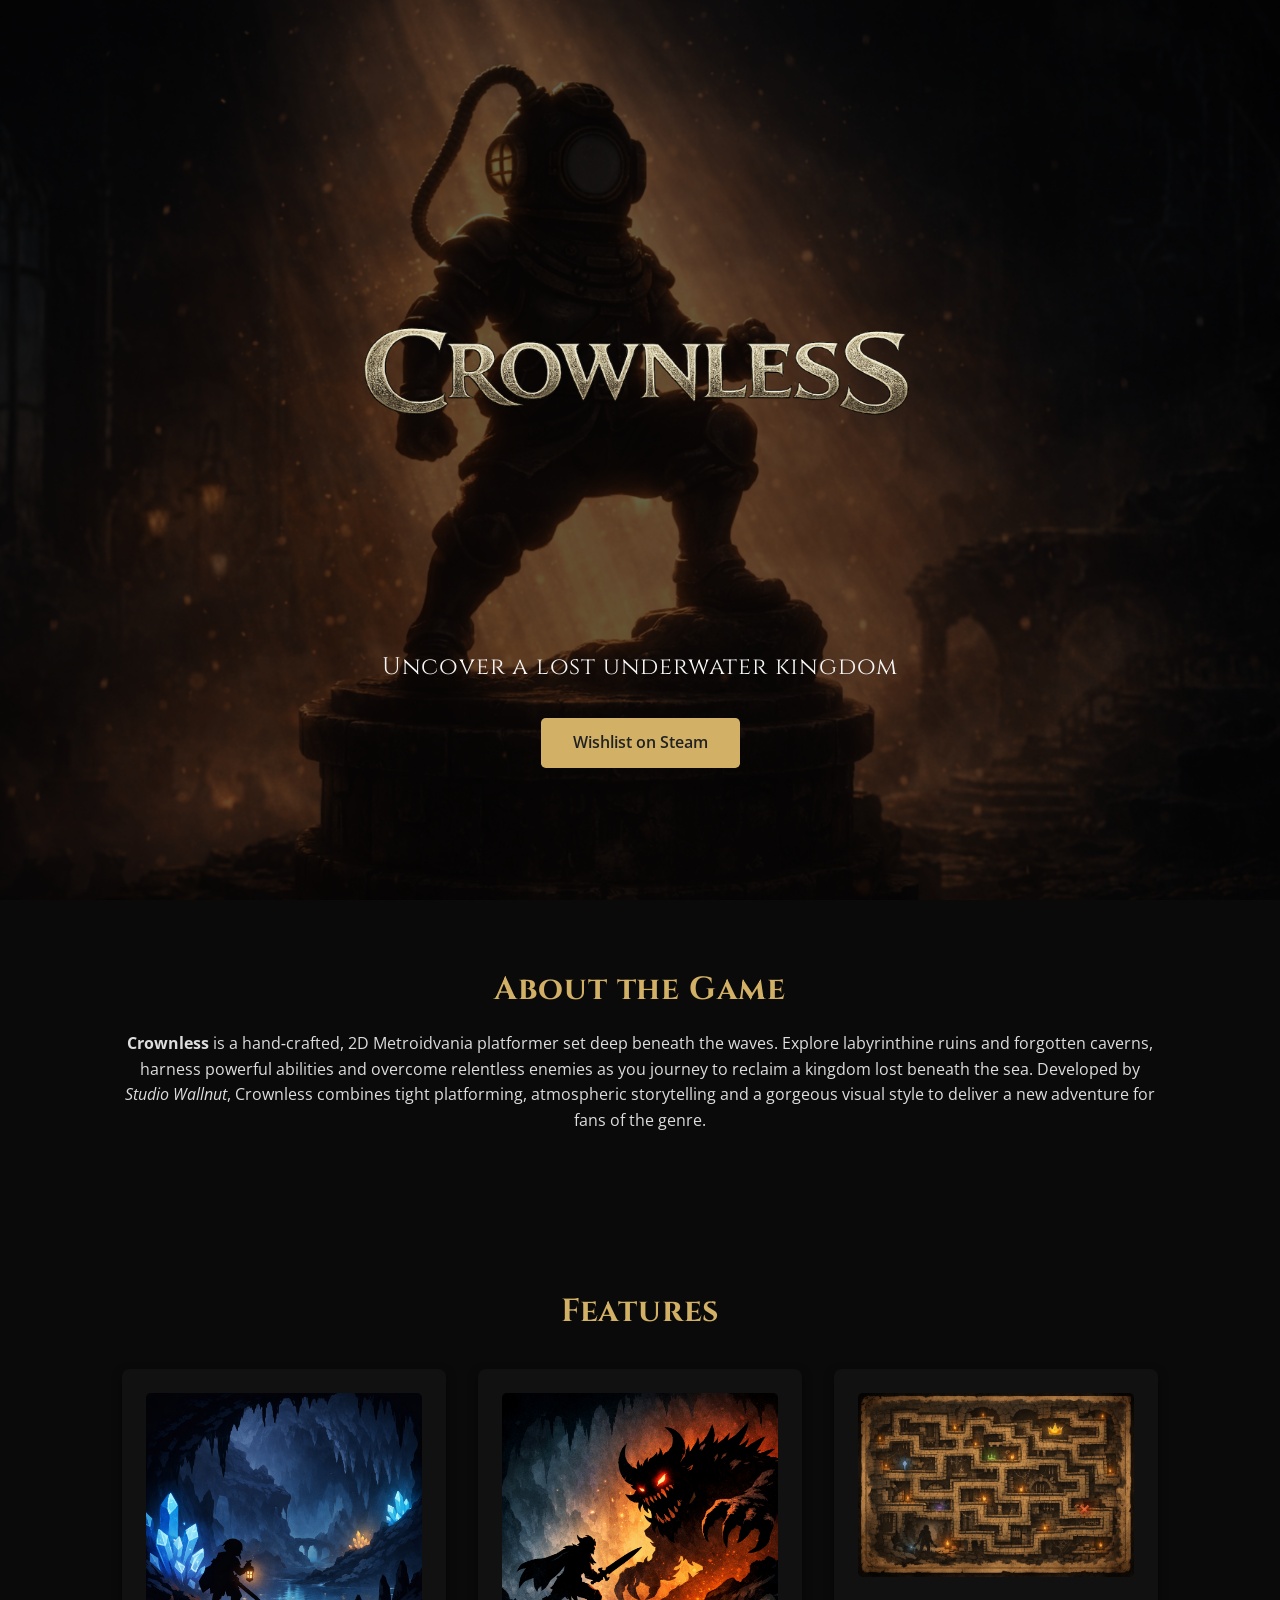
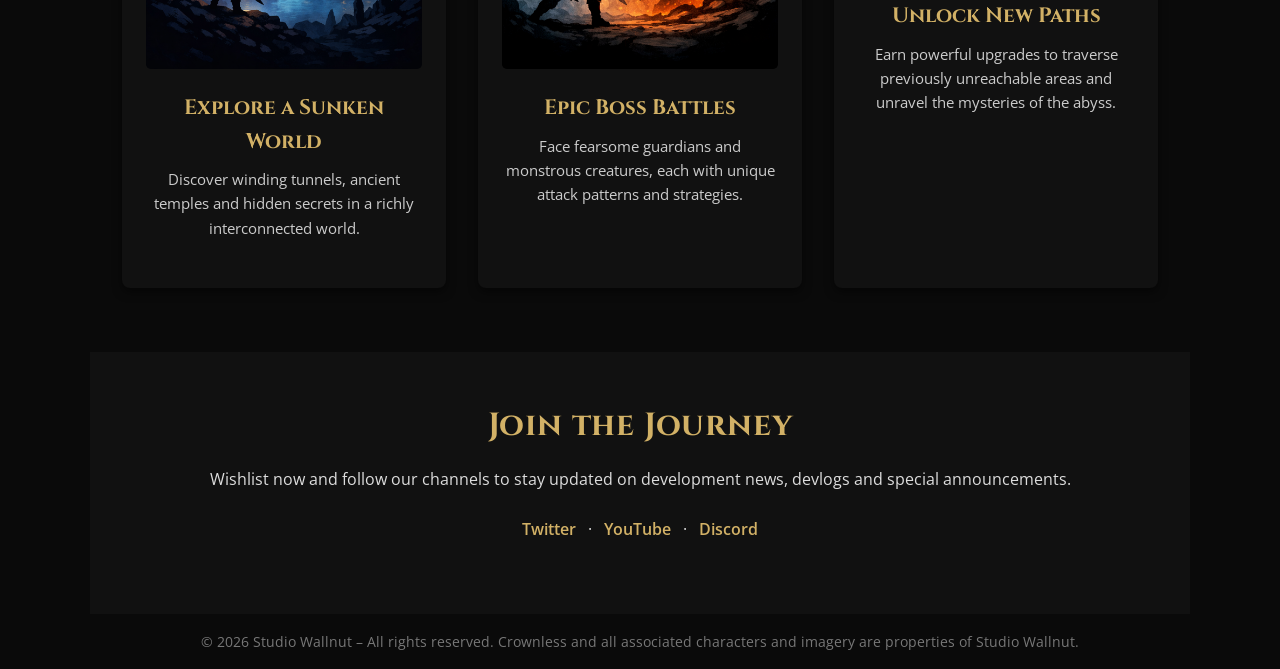
==== index.html @ 513bb255 "Add files via upload" ====
<!DOCTYPE html>
<html lang="en">
  <head>
    <meta charset="UTF-8" />
    <meta name="viewport" content="width=device-width, initial-scale=1.0" />
    <title>Crownless&nbsp;– 2D Metroidvania Platformer</title>
    <!-- Google Fonts for elegant typography -->
    <link
      rel="preconnect"
      href="https://fonts.googleapis.com"
    />
    <link
      rel="preconnect"
      href="https://fonts.gstatic.com"
      crossorigin
    />
    <link
      href="https://fonts.googleapis.com/css2?family=Cinzel:wght@700&family=Open+Sans:wght@300;400;600&display=swap"
      rel="stylesheet"
    />
    <!-- Main stylesheet -->
    <link rel="stylesheet" href="styles.css" />
  </head>
  <body>
    <!-- Hero section with background and logo -->
    <header class="hero">
      <div class="hero-content">
        <img
          src="assets/logo.png"
          alt="Crownless logo"
          class="logo"
        />
        <p class="tagline">Uncover a lost underwater kingdom</p>
        <a
          href="#"
          class="btn primary"
          title="Wishlist Crownless on Steam"
        >
          Wishlist on Steam
        </a>
      </div>
    </header>

    <!-- About section -->
    <section id="about">
      <h2>About the Game</h2>
      <p>
        <strong>Crownless</strong> is a hand‑crafted, 2D Metroidvania platformer set
        deep beneath the waves. Explore labyrinthine ruins and
        forgotten caverns, harness powerful abilities and overcome
        relentless enemies as you journey to reclaim a kingdom lost
        beneath the sea. Developed by <em>Studio&nbsp;Wallnut</em>, Crownless
        combines tight platforming, atmospheric storytelling and a
        gorgeous visual style to deliver a new adventure for fans of the
        genre.
      </p>
    </section>

    <!-- Features section -->
    <section id="features">
      <h2>Features</h2>
      <div class="feature-list">
        <div class="feature">
          <img
            src="assets/feature-explore.png"
            alt="Explore a sunken world"
          />
          <h3>Explore a Sunken World</h3>
          <p>
            Discover winding tunnels, ancient temples and hidden
            secrets in a richly interconnected world.
          </p>
        </div>
        <div class="feature">
          <img
            src="assets/feature-boss.png"
            alt="Epic boss battles"
          />
          <h3>Epic Boss Battles</h3>
          <p>
            Face fearsome guardians and monstrous creatures, each
            with unique attack patterns and strategies.
          </p>
        </div>
        <div class="feature">
          <img
            src="assets/feature-labyrinth.png"
            alt="Unlock new paths"
          />
          <h3>Unlock New Paths</h3>
          <p>
            Earn powerful upgrades to traverse previously unreachable
            areas and unravel the mysteries of the abyss.
          </p>
        </div>
      </div>
    </section>

    <!-- Call to action / social section -->
    <section id="cta">
      <h2>Join the Journey</h2>
      <p>
        Wishlist now and follow our channels to stay updated on
        development news, devlogs and special announcements.
      </p>
      <p class="social-links">
        <a href="#" title="Studio Wallnut on Twitter">Twitter</a> ·
        <a href="#" title="Studio Wallnut on YouTube">YouTube</a> ·
        <a href="#" title="Studio Wallnut on Discord">Discord</a>
      </p>
    </section>

    <!-- Footer -->
    <footer>
      <p>
        © 2026 Studio&nbsp;Wallnut – All rights reserved. Crownless and all
        associated characters and imagery are properties of Studio
        Wallnut.
      </p>
    </footer>
  </body>
</html>
---- styles.css ----
/*
 * Crownless game website styles
 *
 * This stylesheet defines a dark, moody aesthetic with warm accent colours
 * inspired by the game's logo. It sets up a responsive layout with
 * sections for the hero header, features and call‑to‑action.
 */

/* CSS reset and defaults */
* {
  box-sizing: border-box;
  margin: 0;
  padding: 0;
}

body {
  font-family: 'Open Sans', Arial, sans-serif;
  line-height: 1.6;
  color: #f5f5f5;
  background-color: #0a0a0a;
  overflow-x: hidden;
}

/* Colour palette */
:root {
  --primary-color: #d2b166; /* warm gold to reflect the game logo */
  --secondary-color: #92836e;
  --background-dark: #0a0a0a;
  --panel-dark: #111111;
}

/* Hero section */
.hero {
  position: relative;
  min-height: 100vh;
  display: flex;
  justify-content: center;
  align-items: center;
  text-align: center;
  /* Use the provided backdrop as the hero background */
  background-image: url('assets/hero-background.png');
  background-size: cover;
  background-position: center;
}

/* Dark overlay to ensure text contrasts on the background image */
.hero::before {
  content: '';
  position: absolute;
  top: 0;
  left: 0;
  width: 100%;
  height: 100%;
  background: rgba(0, 0, 0, 0.6);
  z-index: 0;
}

.hero-content {
  position: relative;
  z-index: 1;
  padding: 0 1rem;
}

.logo {
  max-width: 60%;
  height: auto;
  margin: 0 auto 1rem;
  display: block;
}

.tagline {
  font-family: 'Cinzel', serif;
  font-size: 1.5rem;
  font-weight: 300;
  margin-bottom: 2rem;
  letter-spacing: 0.05rem;
}

.btn {
  display: inline-block;
  padding: 0.75rem 2rem;
  background-color: var(--primary-color);
  color: #222;
  border: none;
  border-radius: 0.3rem;
  font-weight: 600;
  text-decoration: none;
  cursor: pointer;
  transition: background-color 0.3s ease;
}

.btn:hover,
.btn:focus {
  background-color: #e1c78c;
  outline: none;
}

/* Sections */
section {
  padding: 4rem 2rem;
  max-width: 1100px;
  margin: 0 auto;
  text-align: center;
}

section h2 {
  font-family: 'Cinzel', serif;
  font-size: 2rem;
  margin-bottom: 1rem;
  color: var(--primary-color);
  letter-spacing: 0.05rem;
}

section p {
  font-size: 1rem;
  margin-bottom: 1.5rem;
  color: #dddddd;
}

/* Features grid */
#features .feature-list {
  display: flex;
  flex-wrap: wrap;
  justify-content: center;
  gap: 2rem;
  margin-top: 2rem;
}

#features .feature {
  flex: 1 1 280px;
  background-color: var(--panel-dark);
  padding: 1.5rem;
  border-radius: 0.5rem;
  box-shadow: 0 4px 10px rgba(0, 0, 0, 0.5);
  transition: transform 0.3s ease;
}

#features .feature:hover {
  transform: translateY(-5px);
}

#features .feature img {
  width: 100%;
  height: auto;
  border-radius: 0.3rem;
  margin-bottom: 1rem;
}

#features .feature h3 {
  font-size: 1.3rem;
  margin-bottom: 0.5rem;
  color: var(--primary-color);
  font-family: 'Cinzel', serif;
}

#features .feature p {
  font-size: 0.95rem;
  color: #cccccc;
}

/* Call to action */
#cta {
  background-color: var(--panel-dark);
  padding-top: 3rem;
  padding-bottom: 3rem;
}

#cta h2 {
  font-size: 2rem;
  margin-bottom: 1rem;
  color: var(--primary-color);
  font-family: 'Cinzel', serif;
}

#cta p {
  font-size: 1rem;
  margin-bottom: 1.5rem;
}

#cta .social-links a {
  color: var(--primary-color);
  text-decoration: none;
  margin: 0 0.5rem;
  font-weight: 600;
}

#cta .social-links a:hover {
  text-decoration: underline;
}

/* Footer */
footer {
  background-color: var(--background-dark);
  padding: 1rem 0;
  text-align: center;
  font-size: 0.9rem;
  color: #777777;
}

/* Responsive adjustments */
@media (max-width: 768px) {
  .logo {
    max-width: 80%;
  }
  .tagline {
    font-size: 1.3rem;
  }
  #features .feature-list {
    flex-direction: column;
  }
}
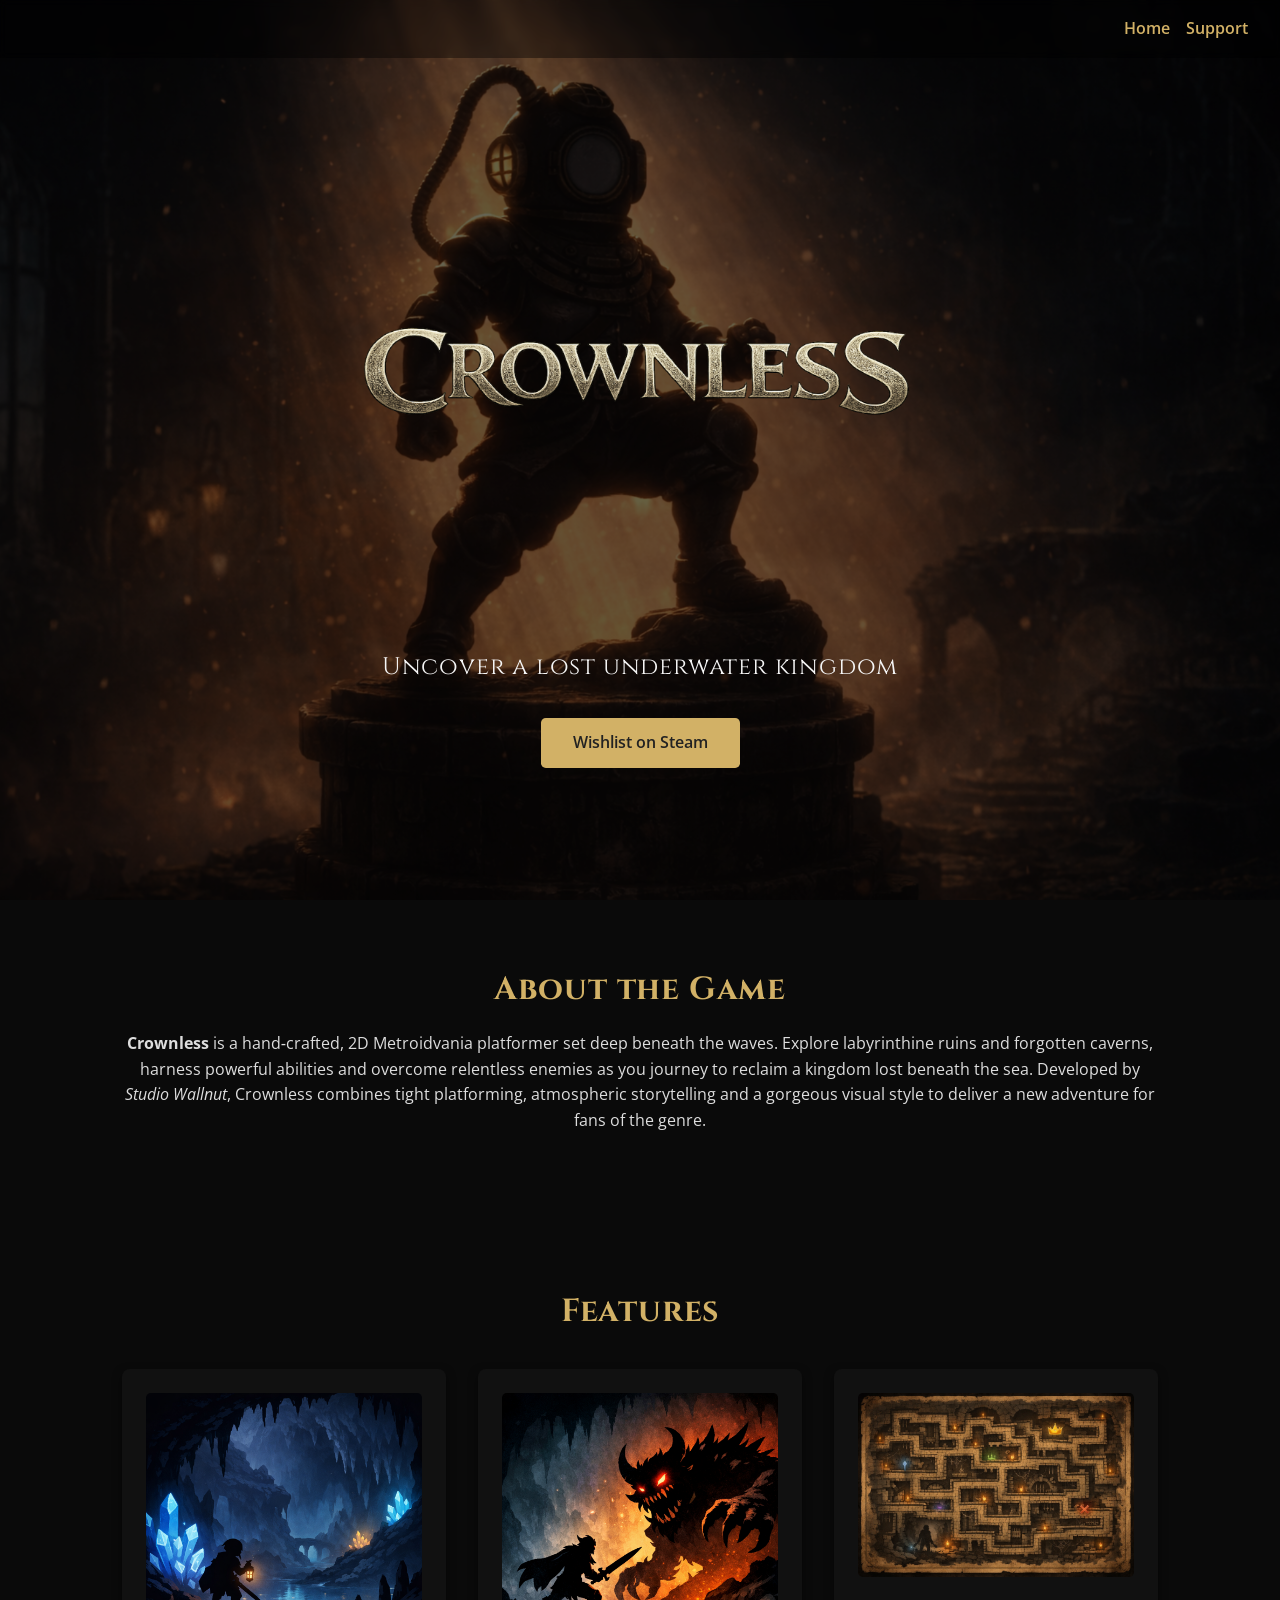
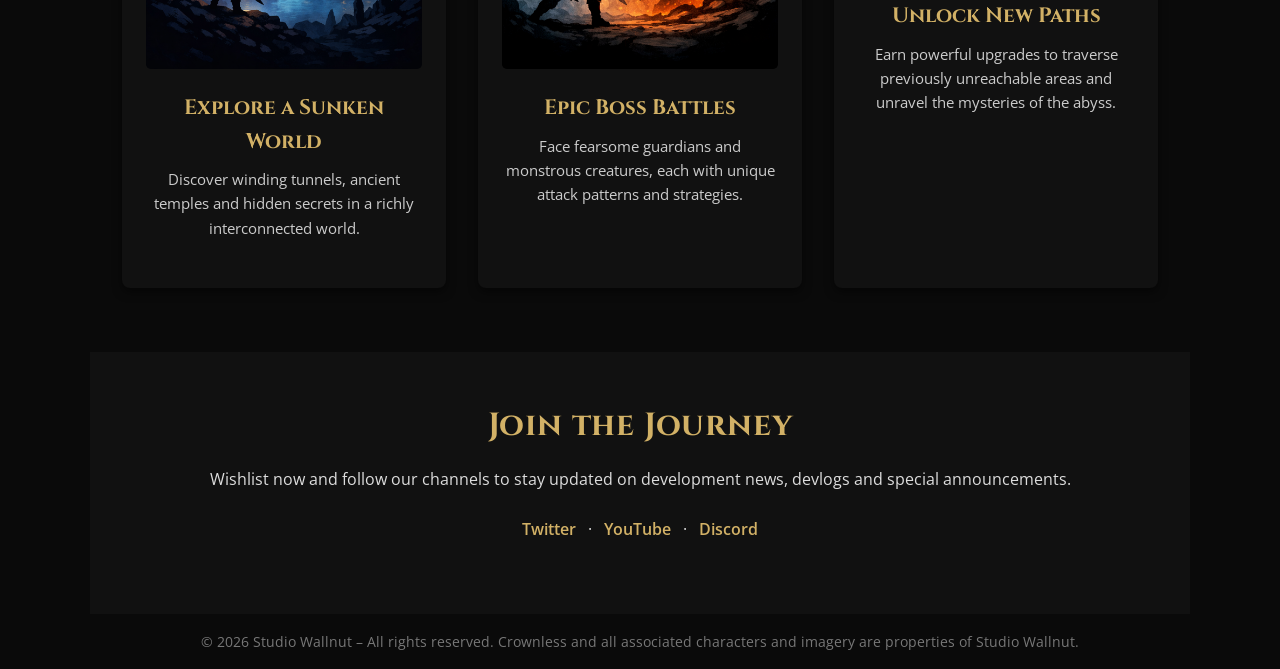
==== commit 09112487: "Add files via upload" ====
--- a/index.html
+++ b/index.html
@@ -4,6 +4,10 @@
     <meta charset="UTF-8" />
     <meta name="viewport" content="width=device-width, initial-scale=1.0" />
     <title>Crownless&nbsp;– 2D Metroidvania Platformer</title>
+    <meta
+      name="description"
+      content="Crownless is a 2D Metroidvania platformer set in a sunken world. Explore labyrinthine ruins, battle epic bosses and reclaim a lost kingdom."
+    />
     <!-- Google Fonts for elegant typography -->
     <link
       rel="preconnect"
@@ -22,6 +26,11 @@
     <link rel="stylesheet" href="styles.css" />
   </head>
   <body>
+    <!-- Navigation bar -->
+    <nav class="navbar">
+      <a href="index.html" title="Return to the main page">Home</a>
+      <a href="support.html" title="Get support for Crownless">Support</a>
+    </nav>
     <!-- Hero section with background and logo -->
     <header class="hero">
       <div class="hero-content">
--- a/styles.css
+++ b/styles.css
@@ -27,6 +27,8 @@
   --secondary-color: #92836e;
   --background-dark: #0a0a0a;
   --panel-dark: #111111;
+  --form-bg: #1a1a1a;
+  --input-bg: #222222;
 }
 
 /* Hero section */
@@ -53,6 +55,33 @@
   height: 100%;
   background: rgba(0, 0, 0, 0.6);
   z-index: 0;
+}
+
+/* Navigation bar */
+.navbar {
+  position: absolute;
+  top: 0;
+  right: 0;
+  width: 100%;
+  display: flex;
+  justify-content: flex-end;
+  padding: 1rem 2rem;
+  z-index: 2;
+  background: rgba(0, 0, 0, 0.4);
+  backdrop-filter: blur(4px);
+}
+
+.navbar a {
+  color: var(--primary-color);
+  text-decoration: none;
+  margin-left: 1rem;
+  font-weight: 600;
+  transition: color 0.2s ease;
+}
+
+.navbar a:hover {
+  color: #e1c78c;
+  text-decoration: underline;
 }
 
 .hero-content {
@@ -195,6 +224,80 @@
   text-align: center;
   font-size: 0.9rem;
   color: #777777;
+}
+
+/* Support page styles */
+.support-hero {
+  background-color: var(--panel-dark);
+  padding: 6rem 2rem 3rem;
+  text-align: center;
+}
+
+.support-hero h1 {
+  font-family: 'Cinzel', serif;
+  font-size: 2.5rem;
+  margin-bottom: 0.5rem;
+  color: var(--primary-color);
+}
+
+.support-hero p {
+  font-size: 1rem;
+  color: #cccccc;
+  max-width: 600px;
+  margin: 0 auto;
+}
+
+/* Support form */
+#support-form {
+  max-width: 700px;
+  margin: 0 auto;
+  padding: 4rem 2rem;
+}
+
+#support-form form {
+  display: flex;
+  flex-direction: column;
+  gap: 1.25rem;
+  margin-top: 1rem;
+}
+
+.form-group {
+  display: flex;
+  flex-direction: column;
+}
+
+.form-group label {
+  margin-bottom: 0.5rem;
+  font-weight: 600;
+  color: var(--primary-color);
+}
+
+.form-group input,
+.form-group textarea {
+  background-color: var(--input-bg);
+  color: #dddddd;
+  border: 1px solid #333333;
+  border-radius: 0.3rem;
+  padding: 0.75rem;
+  font-size: 1rem;
+  resize: vertical;
+}
+
+.form-group input:focus,
+.form-group textarea:focus {
+  outline: none;
+  border-color: var(--primary-color);
+}
+
+/* Button style reuse */
+button.btn {
+  align-self: flex-start;
+  cursor: pointer;
+}
+
+/* Social links in CTA - adjust spacing */
+#cta .social-links {
+  margin-top: 0.5rem;
 }
 
 /* Responsive adjustments */
